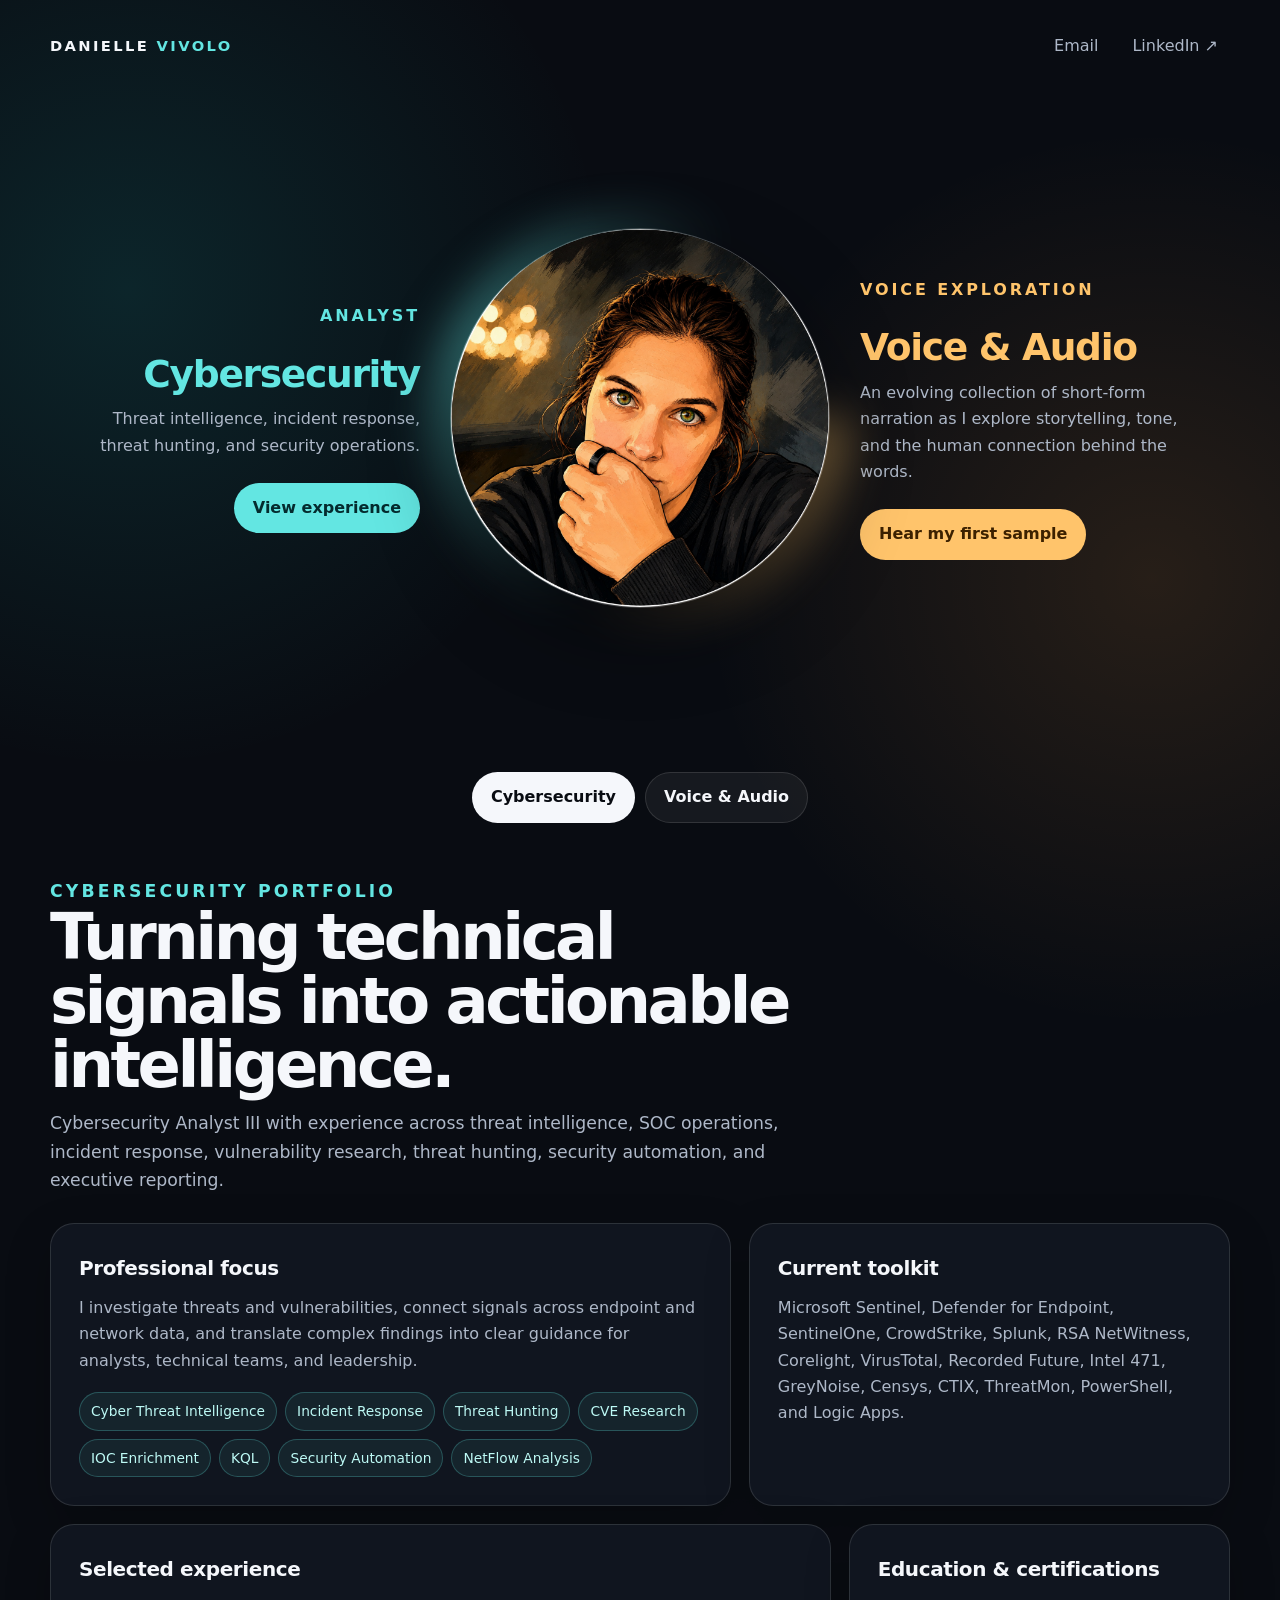
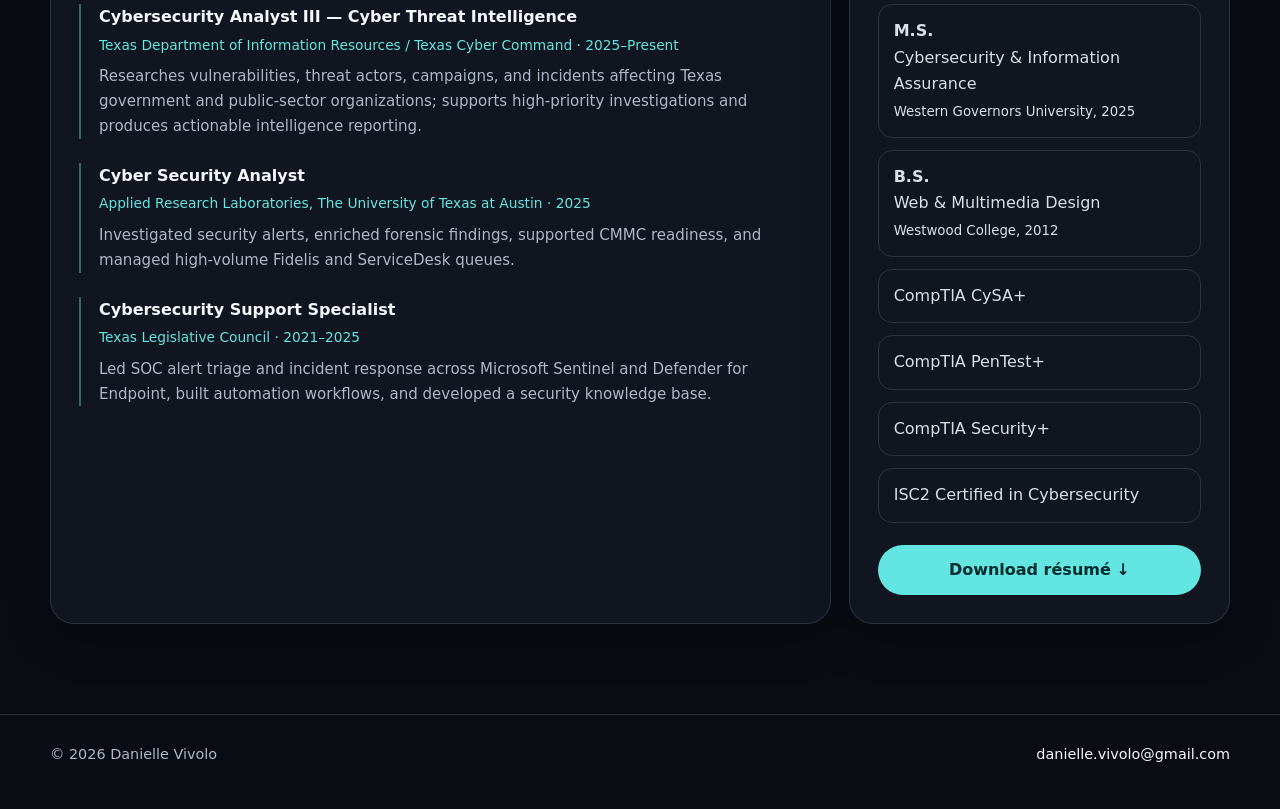
==== index.html @ 68ae377d "Update portrait alt text and narration description" ====
<!doctype html>
<html lang="en">
<head>
  <meta charset="utf-8">
  <meta name="viewport" content="width=device-width, initial-scale=1">
  <meta name="description" content="Danielle Vivolo's cybersecurity experience and voice recording portfolio.">
  <title>Danielle Vivolo | Cybersecurity & Voice</title>
  <style>
    :root {
      --ink: #f5f7fb;
      --muted: #aeb8c8;
      --bg: #090c12;
      --panel: rgba(18, 23, 33, .88);
      --line: rgba(255,255,255,.12);
      --cyan: #63e6e2;
      --cyan-dark: #0b888c;
      --amber: #ffc46b;
      --amber-dark: #a45c18;
      --radius: 24px;
      --shadow: 0 28px 80px rgba(0,0,0,.42);
    }

    * { box-sizing: border-box; }
    html { scroll-behavior: smooth; }
    body {
      margin: 0;
      min-width: 320px;
      color: var(--ink);
      background:
        radial-gradient(circle at 10% 12%, rgba(32, 206, 207, .13), transparent 30rem),
        radial-gradient(circle at 90% 24%, rgba(255, 162, 65, .12), transparent 28rem),
        var(--bg);
      font-family: Inter, ui-sans-serif, system-ui, -apple-system, BlinkMacSystemFont, "Segoe UI", sans-serif;
      line-height: 1.65;
    }
    a { color: inherit; }
    button, a, audio { -webkit-tap-highlight-color: transparent; }
    button { font: inherit; }
    .shell { width: min(1180px, calc(100% - 40px)); margin: 0 auto; }

    .topbar {
      display: flex;
      align-items: center;
      justify-content: space-between;
      gap: 24px;
      padding: 24px 0;
    }
    .brand { font-size: .92rem; font-weight: 750; letter-spacing: .16em; text-transform: uppercase; }
    .brand span { color: var(--cyan); }
    .top-links { display: flex; align-items: center; gap: 10px; }
    .text-link { color: var(--muted); text-decoration: none; padding: 9px 12px; border-radius: 999px; }
    .text-link:hover, .text-link:focus-visible { color: var(--ink); background: rgba(255,255,255,.07); outline: none; }

    .hero {
      display: grid;
      grid-template-columns: minmax(0, 1fr) minmax(250px, 380px) minmax(0, 1fr);
      align-items: center;
      min-height: 680px;
      padding: 44px 0 72px;
    }
    .identity { padding: 38px 30px; }
    .identity:first-child { text-align: right; }
    .eyebrow { margin: 0 0 18px; font-size: .78rem; font-weight: 800; letter-spacing: .18em; text-transform: uppercase; }
    .cyber .eyebrow, .cyber h2 { color: var(--cyan); }
    .voice .eyebrow, .voice h2 { color: var(--amber); }
    h1 { margin: 0; font-size: clamp(3rem, 7vw, 6.5rem); line-height: .88; letter-spacing: -.07em; }
    h1 span { display: block; font-size: .24em; letter-spacing: .19em; line-height: 1.4; color: var(--muted); text-transform: uppercase; margin-bottom: 18px; }
    .identity h2 { margin: 0 0 12px; font-size: clamp(1.55rem, 3vw, 2.35rem); line-height: 1.08; letter-spacing: -.035em; }
    .identity p { margin: 0 0 24px; color: var(--muted); font-size: 1rem; }
    .portrait-wrap { position: relative; isolation: isolate; }
    .portrait-wrap::before {
      content: ""; position: absolute; inset: -18px; border-radius: 50%; z-index: -1;
      background: conic-gradient(from 90deg, var(--amber), transparent 30%, var(--cyan), transparent 82%);
      filter: blur(22px); opacity: .48;
    }
    .portrait { display: block; width: 100%; aspect-ratio: 1; object-fit: cover; border-radius: 50%; border: 1px solid rgba(255,255,255,.22); box-shadow: var(--shadow); }
    .button-row { display: flex; flex-wrap: wrap; gap: 10px; }
    .cyber .button-row { justify-content: flex-end; }
    .button {
      display: inline-flex; align-items: center; justify-content: center; gap: 9px;
      min-height: 46px; padding: 11px 18px; border: 1px solid var(--line); border-radius: 999px;
      background: rgba(255,255,255,.055); color: var(--ink); text-decoration: none; font-weight: 750;
      cursor: pointer; transition: transform .18s ease, border-color .18s ease, background .18s ease;
    }
    .button:hover { transform: translateY(-2px); border-color: rgba(255,255,255,.35); background: rgba(255,255,255,.1); }
    .button:focus-visible { outline: 3px solid rgba(255,255,255,.3); outline-offset: 3px; }
    .button.cyber-action { background: var(--cyan); color: #042b2e; border-color: transparent; }
    .button.voice-action { background: var(--amber); color: #3c2100; border-color: transparent; }

    .switcher { display: flex; justify-content: center; gap: 10px; margin-bottom: 34px; }
    .switcher button[aria-selected="true"] { background: var(--ink); color: var(--bg); }
    .view { display: none; padding: 20px 0 90px; }
    .view.active { display: block; animation: arrive .35s ease both; }
    @keyframes arrive { from { opacity: 0; transform: translateY(8px); } }

    .section-head { max-width: 740px; margin-bottom: 28px; }
    .section-head h2 { margin: 0 0 12px; font-size: clamp(2.15rem, 5vw, 4rem); line-height: 1; letter-spacing: -.055em; }
    .section-head p { margin: 0; color: var(--muted); font-size: 1.08rem; }
    .grid { display: grid; grid-template-columns: repeat(12, 1fr); gap: 18px; }
    .card { background: var(--panel); border: 1px solid var(--line); border-radius: var(--radius); padding: 28px; box-shadow: 0 16px 45px rgba(0,0,0,.22); }
    .card h3 { margin: 0 0 10px; font-size: 1.25rem; letter-spacing: -.02em; }
    .card p { color: var(--muted); margin: 0; }
    .summary { grid-column: span 7; }
    .skills { grid-column: span 5; }
    .experience { grid-column: span 8; }
    .credentials { grid-column: span 4; }
    .tag-list { display: flex; flex-wrap: wrap; gap: 8px; margin-top: 18px; }
    .tag { padding: 7px 11px; border-radius: 999px; border: 1px solid rgba(99,230,226,.25); color: #bdf9f5; background: rgba(99,230,226,.07); font-size: .86rem; }
    .timeline { display: grid; gap: 24px; margin-top: 18px; }
    .role { padding-left: 18px; border-left: 2px solid rgba(99,230,226,.4); }
    .role h4 { margin: 0; font-size: 1rem; }
    .role .meta { margin: 3px 0 8px; color: var(--cyan); font-size: .86rem; }
    .role p { font-size: .94rem; }
    .credential-list { display: grid; gap: 12px; margin-top: 18px; }
    .credential { padding: 13px 15px; border: 1px solid var(--line); border-radius: 14px; color: #d9e0ea; }

    .voice-layout { display: grid; grid-template-columns: minmax(0, .85fr) minmax(360px, 1.15fr); gap: 18px; align-items: stretch; }
    .voice-copy { padding: clamp(28px, 5vw, 54px); background: linear-gradient(145deg, rgba(164,92,24,.21), rgba(18,23,33,.88) 58%); }
    .voice-copy blockquote { margin: 22px 0 0; color: #ffe0b3; font-size: clamp(1.3rem, 2.6vw, 2rem); line-height: 1.35; letter-spacing: -.025em; }
    .audio-card { display: flex; flex-direction: column; justify-content: space-between; min-height: 360px; background: linear-gradient(150deg, rgba(255,196,107,.13), rgba(18,23,33,.92)); }
    .sample-meta { color: var(--amber); font-size: .78rem; font-weight: 800; letter-spacing: .16em; text-transform: uppercase; }
    .audio-card h3 { margin-top: 22px; font-size: clamp(2.1rem, 5vw, 4.6rem); line-height: .95; letter-spacing: -.06em; }
    .audio-card p { max-width: 50ch; }
    audio { width: 100%; margin-top: 34px; accent-color: var(--amber); }
    .duration { display: flex; justify-content: space-between; gap: 16px; color: var(--muted); font-size: .82rem; margin-top: 10px; }

    footer { border-top: 1px solid var(--line); padding: 28px 0 42px; color: var(--muted); font-size: .9rem; }
    .footer-inner { display: flex; justify-content: space-between; gap: 24px; }
    .footer-inner a { color: var(--ink); text-decoration: none; }
    .footer-inner a:hover { text-decoration: underline; }

    @media (max-width: 880px) {
      .hero { grid-template-columns: 1fr 240px 1fr; min-height: 600px; }
      .identity { padding: 24px 16px; }
      .identity p { font-size: .92rem; }
      .summary, .skills, .experience, .credentials { grid-column: 1 / -1; }
      .voice-layout { grid-template-columns: 1fr; }
    }
    @media (max-width: 680px) {
      .shell { width: min(100% - 24px, 1180px); }
      .topbar { padding: 18px 0; }
      .top-links .email { display: none; }
      .hero { grid-template-columns: 1fr; gap: 18px; padding: 28px 0 54px; text-align: center; }
      .portrait-wrap { grid-row: 1; width: min(68vw, 310px); margin: 0 auto 18px; }
      .identity, .identity:first-child { text-align: center; padding: 8px 12px; }
      .identity:first-child { grid-row: 2; }
      .identity:last-child { grid-row: 3; }
      .identity p { max-width: 38ch; margin-left: auto; margin-right: auto; }
      .cyber .button-row, .button-row { justify-content: center; }
      h1 { font-size: clamp(3rem, 18vw, 5.2rem); }
      .switcher { position: sticky; top: 10px; z-index: 4; padding: 7px; width: max-content; max-width: 100%; margin-left: auto; margin-right: auto; border: 1px solid var(--line); border-radius: 999px; background: rgba(9,12,18,.82); backdrop-filter: blur(16px); }
      .switcher .button { min-height: 40px; padding: 8px 13px; font-size: .88rem; }
      .card { padding: 22px; }
      .audio-card { min-height: 330px; }
      .footer-inner { flex-direction: column; gap: 8px; }
    }
    @media (prefers-reduced-motion: reduce) {
      html { scroll-behavior: auto; }
      *, *::before, *::after { animation-duration: .01ms !important; transition-duration: .01ms !important; }
    }
  </style>
</head>
<body>
  <header class="shell topbar">
    <div class="brand">Danielle <span>Vivolo</span></div>
    <nav class="top-links" aria-label="Contact links">
      <a class="text-link email" href="mailto:danielle.vivolo@gmail.com">Email</a>
      <a class="text-link" href="https://linkedin.com/in/daniellevivolo" target="_blank" rel="noreferrer">LinkedIn ↗</a>
    </nav>
  </header>

  <main>
    <section class="shell hero" aria-labelledby="page-title">
      <div class="identity cyber">
        <p class="eyebrow">Analyst</p>
        <h2>Cybersecurity</h2>
        <p>Threat intelligence, incident response, threat hunting, and security operations.</p>
        <div class="button-row">
          <button class="button cyber-action" type="button" data-open="cyber">View experience</button>
        </div>
      </div>

      <div class="portrait-wrap">
        <img class="portrait" src="assets/danielle-portrait.png" alt="Animated Portrait of Danielle Vivolo">
      </div>

      <div class="identity voice">
        <p class="eyebrow">Voice Exploration</p>
        <h2>Voice &amp; Audio</h2>
        <p>An evolving collection of short-form narration as I explore storytelling, tone, and the human connection behind the words.</p>
        <div class="button-row">
          <button class="button voice-action" type="button" data-open="voice">Hear my first sample</button>
        </div>
      </div>

      <h1 id="page-title" style="position:absolute;width:1px;height:1px;padding:0;margin:-1px;overflow:hidden;clip:rect(0,0,0,0);white-space:nowrap;border:0;">Danielle Vivolo — Cybersecurity and Voice Portfolio</h1>
    </section>

    <div class="shell switcher" role="tablist" aria-label="Portfolio sections">
      <button class="button" id="cyber-tab" role="tab" aria-selected="true" aria-controls="cyber-view" type="button" data-open="cyber">Cybersecurity</button>
      <button class="button" id="voice-tab" role="tab" aria-selected="false" aria-controls="voice-view" type="button" data-open="voice">Voice &amp; Audio</button>
    </div>

    <section class="shell view active" id="cyber-view" role="tabpanel" aria-labelledby="cyber-tab">
      <div class="section-head">
        <p class="eyebrow" style="color:var(--cyan)">Cybersecurity portfolio</p>
        <h2>Turning technical signals into actionable intelligence.</h2>
        <p>Cybersecurity Analyst III with experience across threat intelligence, SOC operations, incident response, vulnerability research, threat hunting, security automation, and executive reporting.</p>
      </div>
      <div class="grid">
        <article class="card summary">
          <h3>Professional focus</h3>
          <p>I investigate threats and vulnerabilities, connect signals across endpoint and network data, and translate complex findings into clear guidance for analysts, technical teams, and leadership.</p>
          <div class="tag-list" aria-label="Core skills">
            <span class="tag">Cyber Threat Intelligence</span><span class="tag">Incident Response</span><span class="tag">Threat Hunting</span><span class="tag">CVE Research</span><span class="tag">IOC Enrichment</span><span class="tag">KQL</span><span class="tag">Security Automation</span><span class="tag">NetFlow Analysis</span>
          </div>
        </article>
        <aside class="card skills">
          <h3>Current toolkit</h3>
          <p>Microsoft Sentinel, Defender for Endpoint, SentinelOne, CrowdStrike, Splunk, RSA NetWitness, Corelight, VirusTotal, Recorded Future, Intel 471, GreyNoise, Censys, CTIX, ThreatMon, PowerShell, and Logic Apps.</p>
        </aside>
        <article class="card experience">
          <h3>Selected experience</h3>
          <div class="timeline">
            <div class="role"><h4>Cybersecurity Analyst III — Cyber Threat Intelligence</h4><p class="meta">Texas Department of Information Resources / Texas Cyber Command · 2025–Present</p><p>Researches vulnerabilities, threat actors, campaigns, and incidents affecting Texas government and public-sector organizations; supports high-priority investigations and produces actionable intelligence reporting.</p></div>
            <div class="role"><h4>Cyber Security Analyst</h4><p class="meta">Applied Research Laboratories, The University of Texas at Austin · 2025</p><p>Investigated security alerts, enriched forensic findings, supported CMMC readiness, and managed high-volume Fidelis and ServiceDesk queues.</p></div>
            <div class="role"><h4>Cybersecurity Support Specialist</h4><p class="meta">Texas Legislative Council · 2021–2025</p><p>Led SOC alert triage and incident response across Microsoft Sentinel and Defender for Endpoint, built automation workflows, and developed a security knowledge base.</p></div>
          </div>
        </article>
        <aside class="card credentials">
          <h3>Education &amp; certifications</h3>
          <div class="credential-list">
            <div class="credential"><strong>M.S.</strong><br>Cybersecurity &amp; Information Assurance<br><small>Western Governors University, 2025</small></div>
            <div class="credential"><strong>B.S.</strong><br>Web &amp; Multimedia Design<br><small>Westwood College, 2012</small></div>
            <div class="credential">CompTIA CySA+</div><div class="credential">CompTIA PenTest+</div><div class="credential">CompTIA Security+</div><div class="credential">ISC2 Certified in Cybersecurity</div>
          </div>
          <a class="button cyber-action" style="margin-top:22px;width:100%" href="Danielle_Vivolo_Cybersecurity_Resume.pdf" download>Download résumé ↓</a>
        </aside>
      </div>
    </section>

    <section class="shell view" id="voice-view" role="tabpanel" aria-labelledby="voice-tab" hidden>
      <div class="section-head">
        <p class="eyebrow" style="color:var(--amber)">Voice &amp; audio</p>
        <h2>The person behind the voice.</h2>
      </div>
      <div class="voice-layout">
        <article class="card voice-copy">
          <h3>About Danielle</h3>
          <p>I’m Danielle, and I’ve always lived somewhere between instinct and analysis. I’m the person who wants to understand how something works, why it broke, and what the details are trying to tell us—but I’m just as interested in the people behind those details.</p>
          <p style="margin-top:18px;">Cybersecurity gives my logical side a place to dig, connect patterns, and turn complexity into something useful. Voice work gives my warmer side room to breathe—to tell a story, find the feeling beneath the words, and make a real connection with whoever is listening. Those sides of me may seem at odds, but they come from the same place: curiosity, empathy, and a need to make things clearer and more human.</p>
          <blockquote>“Whether I am making sense of something complex or bringing a story to life, I'm always looking for the human thread.”</blockquote>
        </article>
        <article class="card audio-card">
          <div>
            <div class="sample-meta">Narrative sample · 01</div>
            <h3>This Is Me</h3>
            <p>A short personal narrative—conversational, candid, and unmistakably Danielle.</p>
          </div>
          <div>
            <audio controls preload="metadata">
              <source src="assets/this-is-me.wav" type="audio/wav">
              Your browser does not support embedded audio. <a href="assets/this-is-me.wav">Download the sample</a>.
            </audio>
            <div class="duration"><span>Short narrative</span><span>1:56</span></div>
          </div>
        </article>
      </div>
    </section>
  </main>

  <footer>
    <div class="shell footer-inner">
      <span>© <span id="year"></span> Danielle Vivolo</span>
      <span><a href="mailto:danielle.vivolo@gmail.com">danielle.vivolo@gmail.com</a></span>
    </div>
  </footer>

  <script>
    const views = { cyber: document.querySelector('#cyber-view'), voice: document.querySelector('#voice-view') };
    const tabs = { cyber: document.querySelector('#cyber-tab'), voice: document.querySelector('#voice-tab') };

    function openView(name, scroll = true) {
      Object.entries(views).forEach(([key, view]) => {
        const active = key === name;
        view.classList.toggle('active', active);
        view.hidden = !active;
        tabs[key].setAttribute('aria-selected', String(active));
      });
      history.replaceState(null, '', `#${name}`);
      if (scroll) document.querySelector('.switcher').scrollIntoView({ behavior: 'smooth', block: 'start' });
    }

    document.querySelectorAll('[data-open]').forEach(button => button.addEventListener('click', () => openView(button.dataset.open)));
    document.querySelector('.switcher').addEventListener('keydown', event => {
      if (!['ArrowLeft', 'ArrowRight'].includes(event.key)) return;
      event.preventDefault();
      const next = tabs.cyber.getAttribute('aria-selected') === 'true' ? 'voice' : 'cyber';
      openView(next, false);
      tabs[next].focus();
    });
    document.querySelector('#year').textContent = new Date().getFullYear();
    if (location.hash === '#voice') openView('voice', false);
  </script>
</body>
</html>
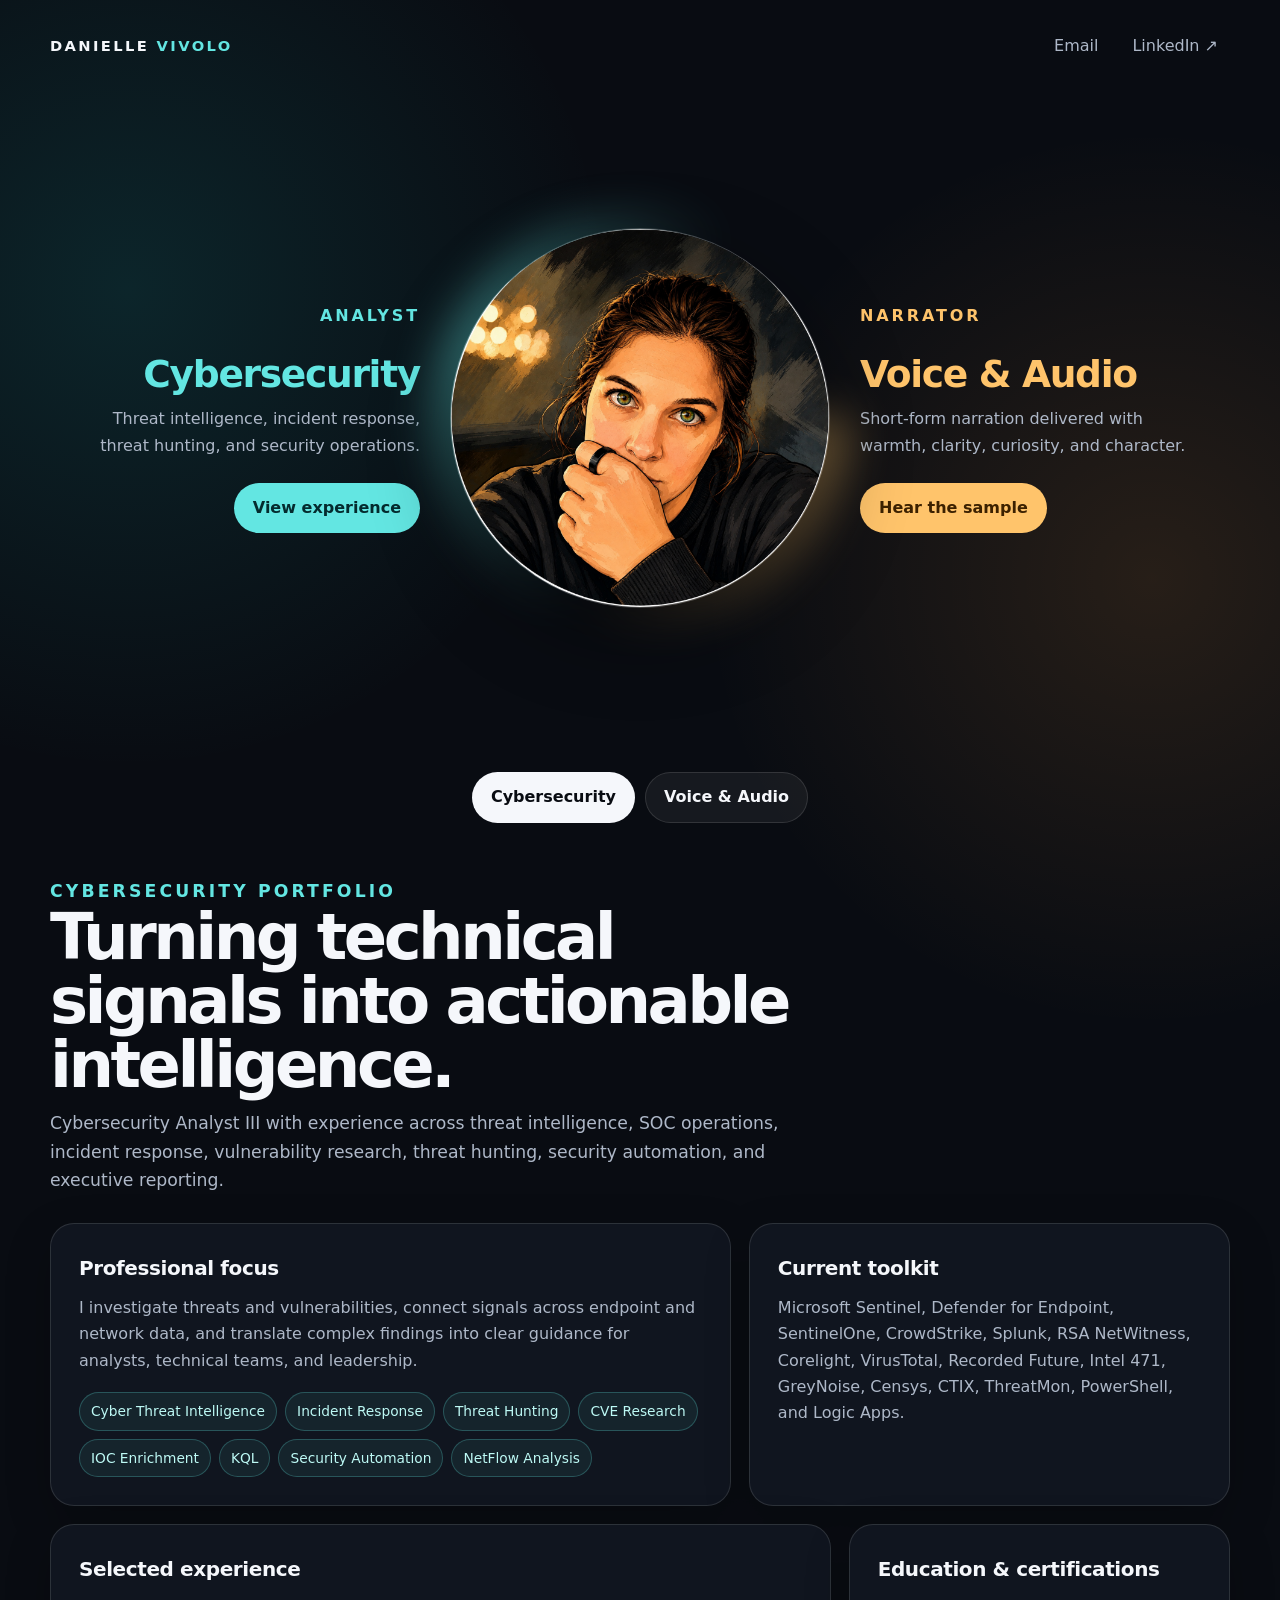
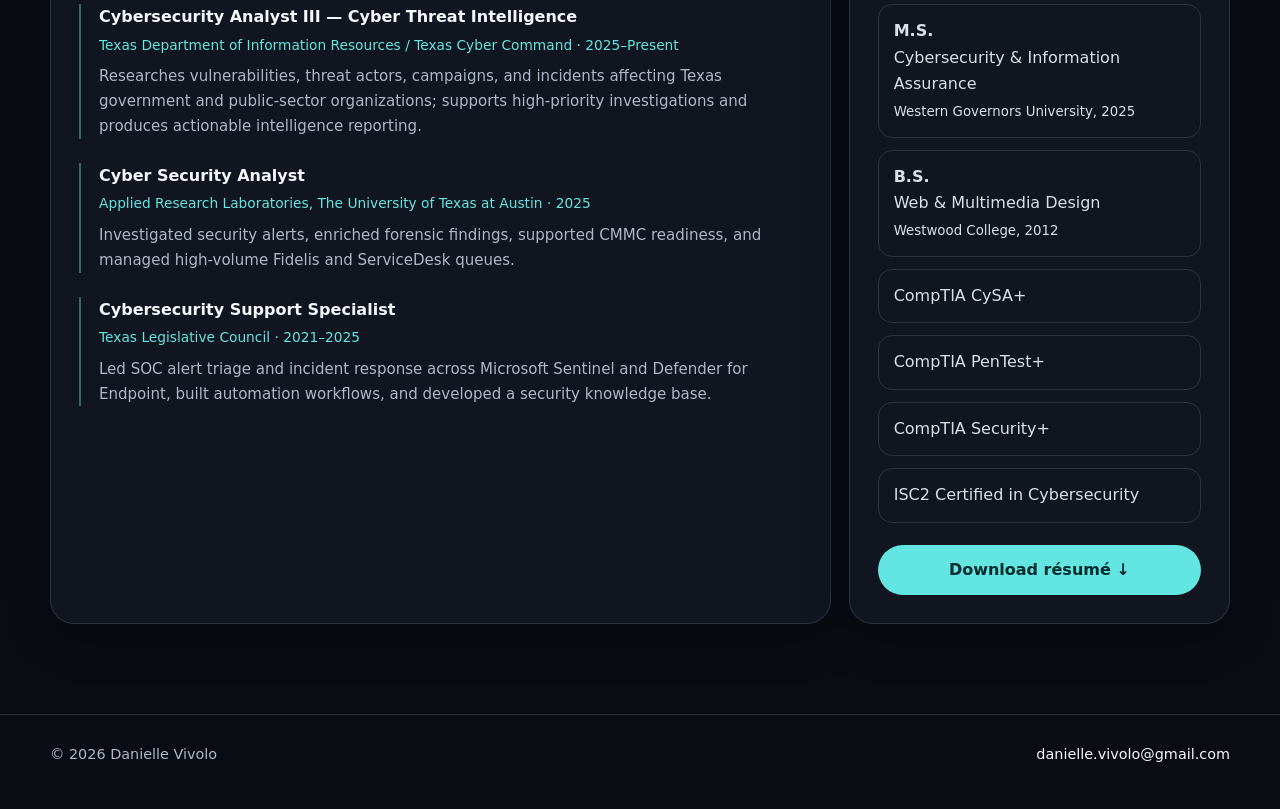
==== commit f6fa7808: "Add files via upload added files." ====
--- a/index.html
+++ b/index.html
@@ -115,12 +115,15 @@
     .credential { padding: 13px 15px; border: 1px solid var(--line); border-radius: 14px; color: #d9e0ea; }
 
     .voice-layout { display: grid; grid-template-columns: minmax(0, .85fr) minmax(360px, 1.15fr); gap: 18px; align-items: stretch; }
-    .voice-copy { padding: clamp(28px, 5vw, 54px); background: linear-gradient(145deg, rgba(164,92,24,.21), rgba(18,23,33,.88) 58%); }
+    .voice-copy { grid-row: span 2; padding: clamp(28px, 5vw, 54px); background: linear-gradient(145deg, rgba(164,92,24,.21), rgba(18,23,33,.88) 58%); }
     .voice-copy blockquote { margin: 22px 0 0; color: #ffe0b3; font-size: clamp(1.3rem, 2.6vw, 2rem); line-height: 1.35; letter-spacing: -.025em; }
     .audio-card { display: flex; flex-direction: column; justify-content: space-between; min-height: 360px; background: linear-gradient(150deg, rgba(255,196,107,.13), rgba(18,23,33,.92)); }
     .sample-meta { color: var(--amber); font-size: .78rem; font-weight: 800; letter-spacing: .16em; text-transform: uppercase; }
     .audio-card h3 { margin-top: 22px; font-size: clamp(2.1rem, 5vw, 4.6rem); line-height: .95; letter-spacing: -.06em; }
     .audio-card p { max-width: 50ch; }
+    .credit { margin-top: 16px; color: var(--muted); font-size: .86rem; line-height: 1.5; }
+    .credit a { color: #ffe0b3; text-decoration-color: rgba(255,224,179,.35); text-underline-offset: 3px; }
+    .credit a:hover { text-decoration-color: currentColor; }
     audio { width: 100%; margin-top: 34px; accent-color: var(--amber); }
     .duration { display: flex; justify-content: space-between; gap: 16px; color: var(--muted); font-size: .82rem; margin-top: 10px; }
 
@@ -135,6 +138,7 @@
       .identity p { font-size: .92rem; }
       .summary, .skills, .experience, .credentials { grid-column: 1 / -1; }
       .voice-layout { grid-template-columns: 1fr; }
+      .voice-copy { grid-row: auto; }
     }
     @media (max-width: 680px) {
       .shell { width: min(100% - 24px, 1180px); }
@@ -181,15 +185,15 @@
       </div>
 
       <div class="portrait-wrap">
-        <img class="portrait" src="assets/danielle-portrait.png" alt="Animated Portrait of Danielle Vivolo">
+        <img class="portrait" src="assets/danielle-portrait.png" alt="Portrait of Danielle Vivolo">
       </div>
 
       <div class="identity voice">
-        <p class="eyebrow">Voice Exploration</p>
+        <p class="eyebrow">Narrator</p>
         <h2>Voice &amp; Audio</h2>
-        <p>An evolving collection of short-form narration as I explore storytelling, tone, and the human connection behind the words.</p>
+        <p>Short-form narration delivered with warmth, clarity, curiosity, and character.</p>
         <div class="button-row">
-          <button class="button voice-action" type="button" data-open="voice">Hear my first sample</button>
+          <button class="button voice-action" type="button" data-open="voice">Hear the sample</button>
         </div>
       </div>
 
@@ -249,7 +253,7 @@
           <h3>About Danielle</h3>
           <p>I’m Danielle, and I’ve always lived somewhere between instinct and analysis. I’m the person who wants to understand how something works, why it broke, and what the details are trying to tell us—but I’m just as interested in the people behind those details.</p>
           <p style="margin-top:18px;">Cybersecurity gives my logical side a place to dig, connect patterns, and turn complexity into something useful. Voice work gives my warmer side room to breathe—to tell a story, find the feeling beneath the words, and make a real connection with whoever is listening. Those sides of me may seem at odds, but they come from the same place: curiosity, empathy, and a need to make things clearer and more human.</p>
-          <blockquote>“Whether I am making sense of something complex or bringing a story to life, I'm always looking for the human thread.”</blockquote>
+          <blockquote>“Whether I’m following a signal or telling a story, I’m always listening for what matters.”</blockquote>
         </article>
         <article class="card audio-card">
           <div>
@@ -263,6 +267,24 @@
               Your browser does not support embedded audio. <a href="assets/this-is-me.wav">Download the sample</a>.
             </audio>
             <div class="duration"><span>Short narrative</span><span>1:56</span></div>
+          </div>
+        </article>
+        <article class="card audio-card">
+          <div>
+            <div class="sample-meta">Narrative sample · 02</div>
+            <h3>The Eyes Have It</h3>
+            <p>A wry science-fiction excerpt that moves from ordinary observation into completely sincere, absurd alarm.</p>
+            <div class="credit">
+              Written by Philip K. Dick · Public-domain narration excerpt<br>
+              Narrated by Danielle Vivolo · <a href="https://www.gutenberg.org/files/31516/31516-h/31516-h.htm" target="_blank" rel="noreferrer">Read the source ↗</a>
+            </div>
+          </div>
+          <div>
+            <audio controls preload="metadata">
+              <source src="assets/the-eyes-have-it.wav" type="audio/wav">
+              Your browser does not support embedded audio. <a href="assets/the-eyes-have-it.wav">Download the sample</a>.
+            </audio>
+            <div class="duration"><span>Science-fiction narration</span><span>1:42</span></div>
           </div>
         </article>
       </div>
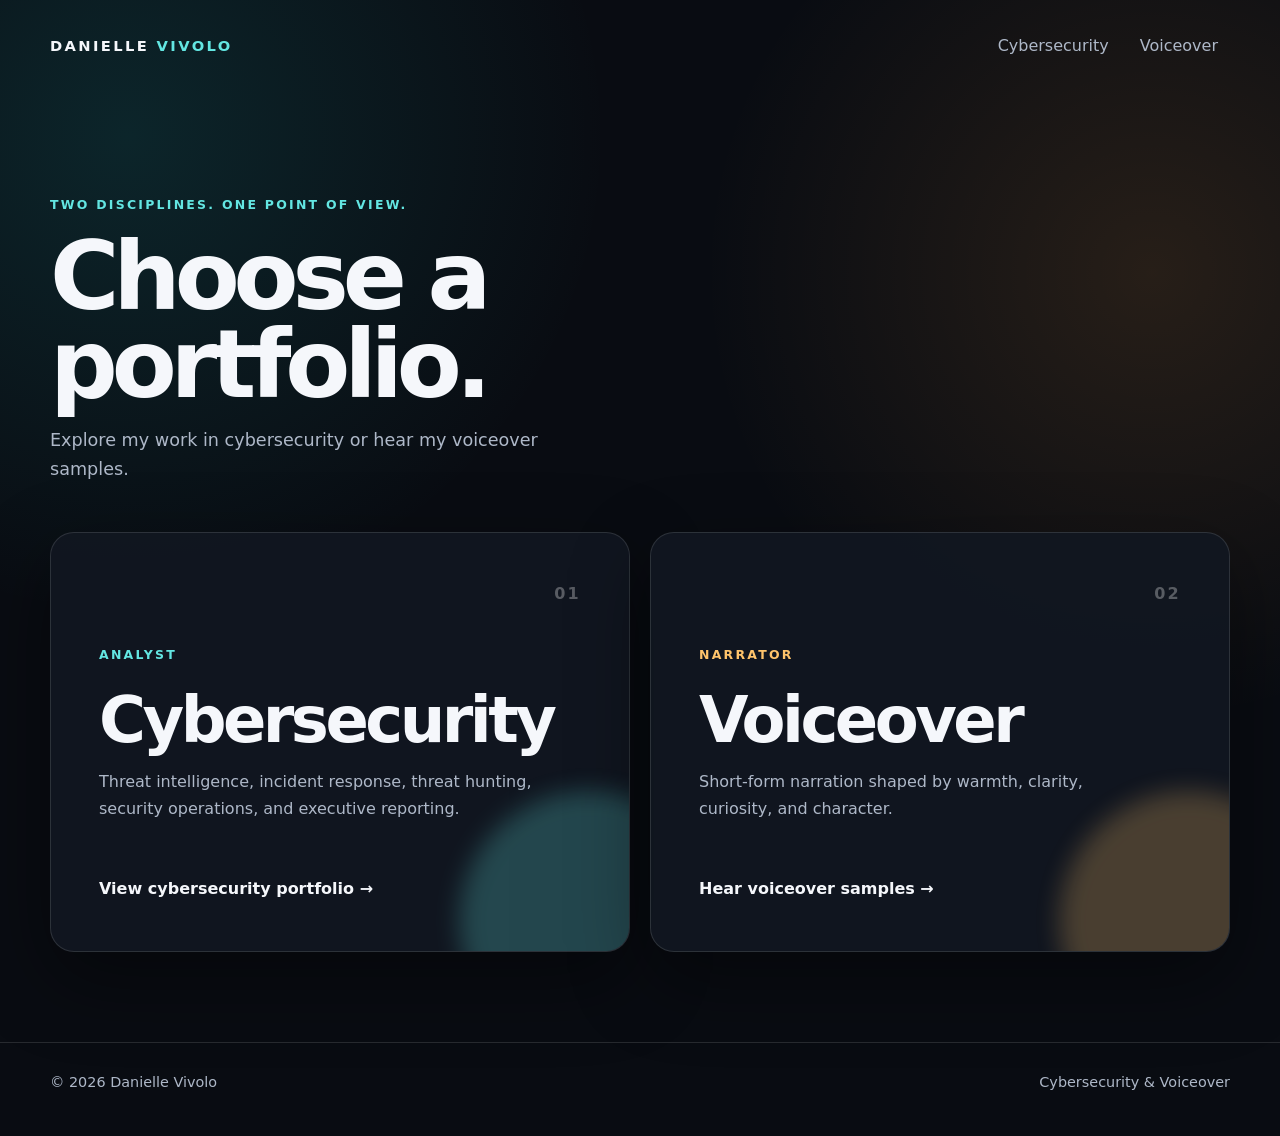
==== commit cc22a83a: "Split cybersecurity and voiceover portfolios" ====
--- a/index.html
+++ b/index.html
@@ -3,326 +3,38 @@
 <head>
   <meta charset="utf-8">
   <meta name="viewport" content="width=device-width, initial-scale=1">
-  <meta name="description" content="Danielle Vivolo's cybersecurity experience and voice recording portfolio.">
-  <title>Danielle Vivolo | Cybersecurity & Voice</title>
-  <style>
-    :root {
-      --ink: #f5f7fb;
-      --muted: #aeb8c8;
-      --bg: #090c12;
-      --panel: rgba(18, 23, 33, .88);
-      --line: rgba(255,255,255,.12);
-      --cyan: #63e6e2;
-      --cyan-dark: #0b888c;
-      --amber: #ffc46b;
-      --amber-dark: #a45c18;
-      --radius: 24px;
-      --shadow: 0 28px 80px rgba(0,0,0,.42);
-    }
-
-    * { box-sizing: border-box; }
-    html { scroll-behavior: smooth; }
-    body {
-      margin: 0;
-      min-width: 320px;
-      color: var(--ink);
-      background:
-        radial-gradient(circle at 10% 12%, rgba(32, 206, 207, .13), transparent 30rem),
-        radial-gradient(circle at 90% 24%, rgba(255, 162, 65, .12), transparent 28rem),
-        var(--bg);
-      font-family: Inter, ui-sans-serif, system-ui, -apple-system, BlinkMacSystemFont, "Segoe UI", sans-serif;
-      line-height: 1.65;
-    }
-    a { color: inherit; }
-    button, a, audio { -webkit-tap-highlight-color: transparent; }
-    button { font: inherit; }
-    .shell { width: min(1180px, calc(100% - 40px)); margin: 0 auto; }
-
-    .topbar {
-      display: flex;
-      align-items: center;
-      justify-content: space-between;
-      gap: 24px;
-      padding: 24px 0;
-    }
-    .brand { font-size: .92rem; font-weight: 750; letter-spacing: .16em; text-transform: uppercase; }
-    .brand span { color: var(--cyan); }
-    .top-links { display: flex; align-items: center; gap: 10px; }
-    .text-link { color: var(--muted); text-decoration: none; padding: 9px 12px; border-radius: 999px; }
-    .text-link:hover, .text-link:focus-visible { color: var(--ink); background: rgba(255,255,255,.07); outline: none; }
-
-    .hero {
-      display: grid;
-      grid-template-columns: minmax(0, 1fr) minmax(250px, 380px) minmax(0, 1fr);
-      align-items: center;
-      min-height: 680px;
-      padding: 44px 0 72px;
-    }
-    .identity { padding: 38px 30px; }
-    .identity:first-child { text-align: right; }
-    .eyebrow { margin: 0 0 18px; font-size: .78rem; font-weight: 800; letter-spacing: .18em; text-transform: uppercase; }
-    .cyber .eyebrow, .cyber h2 { color: var(--cyan); }
-    .voice .eyebrow, .voice h2 { color: var(--amber); }
-    h1 { margin: 0; font-size: clamp(3rem, 7vw, 6.5rem); line-height: .88; letter-spacing: -.07em; }
-    h1 span { display: block; font-size: .24em; letter-spacing: .19em; line-height: 1.4; color: var(--muted); text-transform: uppercase; margin-bottom: 18px; }
-    .identity h2 { margin: 0 0 12px; font-size: clamp(1.55rem, 3vw, 2.35rem); line-height: 1.08; letter-spacing: -.035em; }
-    .identity p { margin: 0 0 24px; color: var(--muted); font-size: 1rem; }
-    .portrait-wrap { position: relative; isolation: isolate; }
-    .portrait-wrap::before {
-      content: ""; position: absolute; inset: -18px; border-radius: 50%; z-index: -1;
-      background: conic-gradient(from 90deg, var(--amber), transparent 30%, var(--cyan), transparent 82%);
-      filter: blur(22px); opacity: .48;
-    }
-    .portrait { display: block; width: 100%; aspect-ratio: 1; object-fit: cover; border-radius: 50%; border: 1px solid rgba(255,255,255,.22); box-shadow: var(--shadow); }
-    .button-row { display: flex; flex-wrap: wrap; gap: 10px; }
-    .cyber .button-row { justify-content: flex-end; }
-    .button {
-      display: inline-flex; align-items: center; justify-content: center; gap: 9px;
-      min-height: 46px; padding: 11px 18px; border: 1px solid var(--line); border-radius: 999px;
-      background: rgba(255,255,255,.055); color: var(--ink); text-decoration: none; font-weight: 750;
-      cursor: pointer; transition: transform .18s ease, border-color .18s ease, background .18s ease;
-    }
-    .button:hover { transform: translateY(-2px); border-color: rgba(255,255,255,.35); background: rgba(255,255,255,.1); }
-    .button:focus-visible { outline: 3px solid rgba(255,255,255,.3); outline-offset: 3px; }
-    .button.cyber-action { background: var(--cyan); color: #042b2e; border-color: transparent; }
-    .button.voice-action { background: var(--amber); color: #3c2100; border-color: transparent; }
-
-    .switcher { display: flex; justify-content: center; gap: 10px; margin-bottom: 34px; }
-    .switcher button[aria-selected="true"] { background: var(--ink); color: var(--bg); }
-    .view { display: none; padding: 20px 0 90px; }
-    .view.active { display: block; animation: arrive .35s ease both; }
-    @keyframes arrive { from { opacity: 0; transform: translateY(8px); } }
-
-    .section-head { max-width: 740px; margin-bottom: 28px; }
-    .section-head h2 { margin: 0 0 12px; font-size: clamp(2.15rem, 5vw, 4rem); line-height: 1; letter-spacing: -.055em; }
-    .section-head p { margin: 0; color: var(--muted); font-size: 1.08rem; }
-    .grid { display: grid; grid-template-columns: repeat(12, 1fr); gap: 18px; }
-    .card { background: var(--panel); border: 1px solid var(--line); border-radius: var(--radius); padding: 28px; box-shadow: 0 16px 45px rgba(0,0,0,.22); }
-    .card h3 { margin: 0 0 10px; font-size: 1.25rem; letter-spacing: -.02em; }
-    .card p { color: var(--muted); margin: 0; }
-    .summary { grid-column: span 7; }
-    .skills { grid-column: span 5; }
-    .experience { grid-column: span 8; }
-    .credentials { grid-column: span 4; }
-    .tag-list { display: flex; flex-wrap: wrap; gap: 8px; margin-top: 18px; }
-    .tag { padding: 7px 11px; border-radius: 999px; border: 1px solid rgba(99,230,226,.25); color: #bdf9f5; background: rgba(99,230,226,.07); font-size: .86rem; }
-    .timeline { display: grid; gap: 24px; margin-top: 18px; }
-    .role { padding-left: 18px; border-left: 2px solid rgba(99,230,226,.4); }
-    .role h4 { margin: 0; font-size: 1rem; }
-    .role .meta { margin: 3px 0 8px; color: var(--cyan); font-size: .86rem; }
-    .role p { font-size: .94rem; }
-    .credential-list { display: grid; gap: 12px; margin-top: 18px; }
-    .credential { padding: 13px 15px; border: 1px solid var(--line); border-radius: 14px; color: #d9e0ea; }
-
-    .voice-layout { display: grid; grid-template-columns: minmax(0, .85fr) minmax(360px, 1.15fr); gap: 18px; align-items: stretch; }
-    .voice-copy { grid-row: span 2; padding: clamp(28px, 5vw, 54px); background: linear-gradient(145deg, rgba(164,92,24,.21), rgba(18,23,33,.88) 58%); }
-    .voice-copy blockquote { margin: 22px 0 0; color: #ffe0b3; font-size: clamp(1.3rem, 2.6vw, 2rem); line-height: 1.35; letter-spacing: -.025em; }
-    .audio-card { display: flex; flex-direction: column; justify-content: space-between; min-height: 360px; background: linear-gradient(150deg, rgba(255,196,107,.13), rgba(18,23,33,.92)); }
-    .sample-meta { color: var(--amber); font-size: .78rem; font-weight: 800; letter-spacing: .16em; text-transform: uppercase; }
-    .audio-card h3 { margin-top: 22px; font-size: clamp(2.1rem, 5vw, 4.6rem); line-height: .95; letter-spacing: -.06em; }
-    .audio-card p { max-width: 50ch; }
-    .credit { margin-top: 16px; color: var(--muted); font-size: .86rem; line-height: 1.5; }
-    .credit a { color: #ffe0b3; text-decoration-color: rgba(255,224,179,.35); text-underline-offset: 3px; }
-    .credit a:hover { text-decoration-color: currentColor; }
-    audio { width: 100%; margin-top: 34px; accent-color: var(--amber); }
-    .duration { display: flex; justify-content: space-between; gap: 16px; color: var(--muted); font-size: .82rem; margin-top: 10px; }
-
-    footer { border-top: 1px solid var(--line); padding: 28px 0 42px; color: var(--muted); font-size: .9rem; }
-    .footer-inner { display: flex; justify-content: space-between; gap: 24px; }
-    .footer-inner a { color: var(--ink); text-decoration: none; }
-    .footer-inner a:hover { text-decoration: underline; }
-
-    @media (max-width: 880px) {
-      .hero { grid-template-columns: 1fr 240px 1fr; min-height: 600px; }
-      .identity { padding: 24px 16px; }
-      .identity p { font-size: .92rem; }
-      .summary, .skills, .experience, .credentials { grid-column: 1 / -1; }
-      .voice-layout { grid-template-columns: 1fr; }
-      .voice-copy { grid-row: auto; }
-    }
-    @media (max-width: 680px) {
-      .shell { width: min(100% - 24px, 1180px); }
-      .topbar { padding: 18px 0; }
-      .top-links .email { display: none; }
-      .hero { grid-template-columns: 1fr; gap: 18px; padding: 28px 0 54px; text-align: center; }
-      .portrait-wrap { grid-row: 1; width: min(68vw, 310px); margin: 0 auto 18px; }
-      .identity, .identity:first-child { text-align: center; padding: 8px 12px; }
-      .identity:first-child { grid-row: 2; }
-      .identity:last-child { grid-row: 3; }
-      .identity p { max-width: 38ch; margin-left: auto; margin-right: auto; }
-      .cyber .button-row, .button-row { justify-content: center; }
-      h1 { font-size: clamp(3rem, 18vw, 5.2rem); }
-      .switcher { position: sticky; top: 10px; z-index: 4; padding: 7px; width: max-content; max-width: 100%; margin-left: auto; margin-right: auto; border: 1px solid var(--line); border-radius: 999px; background: rgba(9,12,18,.82); backdrop-filter: blur(16px); }
-      .switcher .button { min-height: 40px; padding: 8px 13px; font-size: .88rem; }
-      .card { padding: 22px; }
-      .audio-card { min-height: 330px; }
-      .footer-inner { flex-direction: column; gap: 8px; }
-    }
-    @media (prefers-reduced-motion: reduce) {
-      html { scroll-behavior: auto; }
-      *, *::before, *::after { animation-duration: .01ms !important; transition-duration: .01ms !important; }
-    }
-  </style>
+  <meta name="description" content="Choose Danielle Vivolo's cybersecurity portfolio or voiceover portfolio.">
+  <title>Danielle Vivolo | Cybersecurity & Voiceover</title>
+  <link rel="stylesheet" href="styles.css">
 </head>
-<body>
+<body class="home-page">
   <header class="shell topbar">
-    <div class="brand">Danielle <span>Vivolo</span></div>
-    <nav class="top-links" aria-label="Contact links">
-      <a class="text-link email" href="mailto:danielle.vivolo@gmail.com">Email</a>
-      <a class="text-link" href="https://linkedin.com/in/daniellevivolo" target="_blank" rel="noreferrer">LinkedIn ↗</a>
+    <a class="brand" href="index.html">Danielle <span>Vivolo</span></a>
+    <nav class="top-links" aria-label="Portfolio navigation">
+      <a class="text-link" href="cybersecurity.html">Cybersecurity</a>
+      <a class="text-link" href="voiceover.html">Voiceover</a>
     </nav>
   </header>
-
-  <main>
-    <section class="shell hero" aria-labelledby="page-title">
-      <div class="identity cyber">
-        <p class="eyebrow">Analyst</p>
-        <h2>Cybersecurity</h2>
-        <p>Threat intelligence, incident response, threat hunting, and security operations.</p>
-        <div class="button-row">
-          <button class="button cyber-action" type="button" data-open="cyber">View experience</button>
-        </div>
-      </div>
-
-      <div class="portrait-wrap">
-        <img class="portrait" src="assets/danielle-portrait.png" alt="Portrait of Danielle Vivolo">
-      </div>
-
-      <div class="identity voice">
-        <p class="eyebrow">Narrator</p>
-        <h2>Voice &amp; Audio</h2>
-        <p>Short-form narration delivered with warmth, clarity, curiosity, and character.</p>
-        <div class="button-row">
-          <button class="button voice-action" type="button" data-open="voice">Hear the sample</button>
-        </div>
-      </div>
-
-      <h1 id="page-title" style="position:absolute;width:1px;height:1px;padding:0;margin:-1px;overflow:hidden;clip:rect(0,0,0,0);white-space:nowrap;border:0;">Danielle Vivolo — Cybersecurity and Voice Portfolio</h1>
-    </section>
-
-    <div class="shell switcher" role="tablist" aria-label="Portfolio sections">
-      <button class="button" id="cyber-tab" role="tab" aria-selected="true" aria-controls="cyber-view" type="button" data-open="cyber">Cybersecurity</button>
-      <button class="button" id="voice-tab" role="tab" aria-selected="false" aria-controls="voice-view" type="button" data-open="voice">Voice &amp; Audio</button>
+  <main class="shell choice-shell">
+    <div class="choice-intro">
+      <p class="eyebrow">Two disciplines. One point of view.</p>
+      <h1>Choose a portfolio.</h1>
+      <p>Explore my work in cybersecurity or hear my voiceover samples.</p>
     </div>
-
-    <section class="shell view active" id="cyber-view" role="tabpanel" aria-labelledby="cyber-tab">
-      <div class="section-head">
-        <p class="eyebrow" style="color:var(--cyan)">Cybersecurity portfolio</p>
-        <h2>Turning technical signals into actionable intelligence.</h2>
-        <p>Cybersecurity Analyst III with experience across threat intelligence, SOC operations, incident response, vulnerability research, threat hunting, security automation, and executive reporting.</p>
-      </div>
-      <div class="grid">
-        <article class="card summary">
-          <h3>Professional focus</h3>
-          <p>I investigate threats and vulnerabilities, connect signals across endpoint and network data, and translate complex findings into clear guidance for analysts, technical teams, and leadership.</p>
-          <div class="tag-list" aria-label="Core skills">
-            <span class="tag">Cyber Threat Intelligence</span><span class="tag">Incident Response</span><span class="tag">Threat Hunting</span><span class="tag">CVE Research</span><span class="tag">IOC Enrichment</span><span class="tag">KQL</span><span class="tag">Security Automation</span><span class="tag">NetFlow Analysis</span>
-          </div>
-        </article>
-        <aside class="card skills">
-          <h3>Current toolkit</h3>
-          <p>Microsoft Sentinel, Defender for Endpoint, SentinelOne, CrowdStrike, Splunk, RSA NetWitness, Corelight, VirusTotal, Recorded Future, Intel 471, GreyNoise, Censys, CTIX, ThreatMon, PowerShell, and Logic Apps.</p>
-        </aside>
-        <article class="card experience">
-          <h3>Selected experience</h3>
-          <div class="timeline">
-            <div class="role"><h4>Cybersecurity Analyst III — Cyber Threat Intelligence</h4><p class="meta">Texas Department of Information Resources / Texas Cyber Command · 2025–Present</p><p>Researches vulnerabilities, threat actors, campaigns, and incidents affecting Texas government and public-sector organizations; supports high-priority investigations and produces actionable intelligence reporting.</p></div>
-            <div class="role"><h4>Cyber Security Analyst</h4><p class="meta">Applied Research Laboratories, The University of Texas at Austin · 2025</p><p>Investigated security alerts, enriched forensic findings, supported CMMC readiness, and managed high-volume Fidelis and ServiceDesk queues.</p></div>
-            <div class="role"><h4>Cybersecurity Support Specialist</h4><p class="meta">Texas Legislative Council · 2021–2025</p><p>Led SOC alert triage and incident response across Microsoft Sentinel and Defender for Endpoint, built automation workflows, and developed a security knowledge base.</p></div>
-          </div>
-        </article>
-        <aside class="card credentials">
-          <h3>Education &amp; certifications</h3>
-          <div class="credential-list">
-            <div class="credential"><strong>M.S.</strong><br>Cybersecurity &amp; Information Assurance<br><small>Western Governors University, 2025</small></div>
-            <div class="credential"><strong>B.S.</strong><br>Web &amp; Multimedia Design<br><small>Westwood College, 2012</small></div>
-            <div class="credential">CompTIA CySA+</div><div class="credential">CompTIA PenTest+</div><div class="credential">CompTIA Security+</div><div class="credential">ISC2 Certified in Cybersecurity</div>
-          </div>
-          <a class="button cyber-action" style="margin-top:22px;width:100%" href="Danielle_Vivolo_Cybersecurity_Resume.pdf" download>Download résumé ↓</a>
-        </aside>
-      </div>
-    </section>
-
-    <section class="shell view" id="voice-view" role="tabpanel" aria-labelledby="voice-tab" hidden>
-      <div class="section-head">
-        <p class="eyebrow" style="color:var(--amber)">Voice &amp; audio</p>
-        <h2>The person behind the voice.</h2>
-      </div>
-      <div class="voice-layout">
-        <article class="card voice-copy">
-          <h3>About Danielle</h3>
-          <p>I’m Danielle, and I’ve always lived somewhere between instinct and analysis. I’m the person who wants to understand how something works, why it broke, and what the details are trying to tell us—but I’m just as interested in the people behind those details.</p>
-          <p style="margin-top:18px;">Cybersecurity gives my logical side a place to dig, connect patterns, and turn complexity into something useful. Voice work gives my warmer side room to breathe—to tell a story, find the feeling beneath the words, and make a real connection with whoever is listening. Those sides of me may seem at odds, but they come from the same place: curiosity, empathy, and a need to make things clearer and more human.</p>
-          <blockquote>“Whether I’m following a signal or telling a story, I’m always listening for what matters.”</blockquote>
-        </article>
-        <article class="card audio-card">
-          <div>
-            <div class="sample-meta">Narrative sample · 01</div>
-            <h3>This Is Me</h3>
-            <p>A short personal narrative—conversational, candid, and unmistakably Danielle.</p>
-          </div>
-          <div>
-            <audio controls preload="metadata">
-              <source src="assets/this-is-me.wav" type="audio/wav">
-              Your browser does not support embedded audio. <a href="assets/this-is-me.wav">Download the sample</a>.
-            </audio>
-            <div class="duration"><span>Short narrative</span><span>1:56</span></div>
-          </div>
-        </article>
-        <article class="card audio-card">
-          <div>
-            <div class="sample-meta">Narrative sample · 02</div>
-            <h3>The Eyes Have It</h3>
-            <p>A wry science-fiction excerpt that moves from ordinary observation into completely sincere, absurd alarm.</p>
-            <div class="credit">
-              Written by Philip K. Dick · Public-domain narration excerpt<br>
-              Narrated by Danielle Vivolo · <a href="https://www.gutenberg.org/files/31516/31516-h/31516-h.htm" target="_blank" rel="noreferrer">Read the source ↗</a>
-            </div>
-          </div>
-          <div>
-            <audio controls preload="metadata">
-              <source src="assets/the-eyes-have-it.wav" type="audio/wav">
-              Your browser does not support embedded audio. <a href="assets/the-eyes-have-it.wav">Download the sample</a>.
-            </audio>
-            <div class="duration"><span>Science-fiction narration</span><span>1:42</span></div>
-          </div>
-        </article>
-      </div>
-    </section>
+    <div class="choice-grid">
+      <a class="choice-card cyber-choice" href="cybersecurity.html">
+        <span class="choice-number">01</span>
+        <div><p class="eyebrow">Analyst</p><h2>Cybersecurity</h2><p>Threat intelligence, incident response, threat hunting, security operations, and executive reporting.</p></div>
+        <span class="choice-link">View cybersecurity portfolio <span aria-hidden="true">→</span></span>
+      </a>
+      <a class="choice-card voice-choice" href="voiceover.html">
+        <span class="choice-number">02</span>
+        <div><p class="eyebrow">Narrator</p><h2>Voiceover</h2><p>Short-form narration shaped by warmth, clarity, curiosity, and character.</p></div>
+        <span class="choice-link">Hear voiceover samples <span aria-hidden="true">→</span></span>
+      </a>
+    </div>
   </main>
-
-  <footer>
-    <div class="shell footer-inner">
-      <span>© <span id="year"></span> Danielle Vivolo</span>
-      <span><a href="mailto:danielle.vivolo@gmail.com">danielle.vivolo@gmail.com</a></span>
-    </div>
-  </footer>
-
-  <script>
-    const views = { cyber: document.querySelector('#cyber-view'), voice: document.querySelector('#voice-view') };
-    const tabs = { cyber: document.querySelector('#cyber-tab'), voice: document.querySelector('#voice-tab') };
-
-    function openView(name, scroll = true) {
-      Object.entries(views).forEach(([key, view]) => {
-        const active = key === name;
-        view.classList.toggle('active', active);
-        view.hidden = !active;
-        tabs[key].setAttribute('aria-selected', String(active));
-      });
-      history.replaceState(null, '', `#${name}`);
-      if (scroll) document.querySelector('.switcher').scrollIntoView({ behavior: 'smooth', block: 'start' });
-    }
-
-    document.querySelectorAll('[data-open]').forEach(button => button.addEventListener('click', () => openView(button.dataset.open)));
-    document.querySelector('.switcher').addEventListener('keydown', event => {
-      if (!['ArrowLeft', 'ArrowRight'].includes(event.key)) return;
-      event.preventDefault();
-      const next = tabs.cyber.getAttribute('aria-selected') === 'true' ? 'voice' : 'cyber';
-      openView(next, false);
-      tabs[next].focus();
-    });
-    document.querySelector('#year').textContent = new Date().getFullYear();
-    if (location.hash === '#voice') openView('voice', false);
-  </script>
+  <footer><div class="shell footer-inner"><span>© <span data-year></span> Danielle Vivolo</span><span>Cybersecurity & Voiceover</span></div></footer>
+  <script>document.querySelector('[data-year]').textContent = new Date().getFullYear();</script>
 </body>
 </html>
--- a/styles.css
+++ b/styles.css
@@ -0,0 +1,7 @@
+:root{--ink:#f5f7fb;--muted:#aeb8c8;--bg:#090c12;--panel:rgba(18,23,33,.88);--line:rgba(255,255,255,.12);--cyan:#63e6e2;--amber:#ffc46b;--radius:24px;--shadow:0 28px 80px rgba(0,0,0,.42)}
+*{box-sizing:border-box}html{scroll-behavior:smooth}body{margin:0;min-width:320px;min-height:100vh;color:var(--ink);background:radial-gradient(circle at 10% 12%,rgba(32,206,207,.13),transparent 30rem),radial-gradient(circle at 90% 24%,rgba(255,162,65,.12),transparent 28rem),var(--bg);font-family:Inter,ui-sans-serif,system-ui,-apple-system,BlinkMacSystemFont,"Segoe UI",sans-serif;line-height:1.65}a{color:inherit}button,a,audio{-webkit-tap-highlight-color:transparent}.shell{width:min(1180px,calc(100% - 40px));margin-inline:auto}.topbar{display:flex;align-items:center;justify-content:space-between;gap:24px;padding:24px 0}.brand{color:var(--ink);font-size:.92rem;font-weight:750;letter-spacing:.16em;text-decoration:none;text-transform:uppercase}.brand span{color:var(--cyan)}.voice-brand span{color:var(--amber)}.top-links{display:flex;align-items:center;gap:7px}.text-link{color:var(--muted);text-decoration:none;padding:9px 12px;border-radius:999px}.text-link:hover,.text-link:focus-visible,.active-link{color:var(--ink);background:rgba(255,255,255,.07);outline:none}.eyebrow{margin:0 0 18px;color:var(--cyan);font-size:.78rem;font-weight:800;letter-spacing:.18em;text-transform:uppercase}.voice-page .eyebrow,.voice-choice .eyebrow{color:var(--amber)}h1,h2,h3,p{margin-top:0}h1{margin-bottom:24px;font-size:clamp(3.2rem,7.4vw,7rem);line-height:.92;letter-spacing:-.065em}h2{margin-bottom:12px;font-size:1.35rem;line-height:1.15;letter-spacing:-.025em}p{color:var(--muted)}
+.button-row{display:flex;flex-wrap:wrap;gap:10px}.button{display:inline-flex;align-items:center;justify-content:center;min-height:46px;padding:11px 18px;border:1px solid var(--line);border-radius:999px;background:rgba(255,255,255,.055);color:var(--ink);text-decoration:none;font-weight:750;transition:transform .18s ease,border-color .18s ease,background .18s ease}.button:hover{transform:translateY(-2px);border-color:rgba(255,255,255,.35);background:rgba(255,255,255,.1)}.button:focus-visible{outline:3px solid rgba(255,255,255,.3);outline-offset:3px}.cyber-action{background:var(--cyan);color:#042b2e;border-color:transparent}.voice-action{background:var(--amber);color:#3c2100;border-color:transparent}
+.home-page{display:grid;grid-template-rows:auto 1fr auto}.choice-shell{padding:clamp(50px,8vw,110px) 0 90px}.choice-intro{max-width:820px;margin-bottom:48px}.choice-intro h1{margin-bottom:18px}.choice-intro>p:last-child{max-width:560px;font-size:1.1rem}.choice-grid{display:grid;grid-template-columns:1fr 1fr;gap:20px}.choice-card{position:relative;display:flex;flex-direction:column;justify-content:space-between;min-height:420px;padding:clamp(28px,4vw,48px);overflow:hidden;border:1px solid var(--line);border-radius:var(--radius);background:var(--panel);box-shadow:var(--shadow);text-decoration:none;transition:transform .25s ease,border-color .25s ease}.choice-card::after{content:"";position:absolute;width:260px;height:260px;right:-90px;bottom:-100px;border-radius:50%;filter:blur(12px);opacity:.24;transition:transform .25s ease}.cyber-choice::after{background:var(--cyan)}.voice-choice::after{background:var(--amber)}.choice-card:hover{transform:translateY(-5px);border-color:rgba(255,255,255,.32)}.choice-card:hover::after{transform:scale(1.12)}.choice-card:focus-visible{outline:3px solid rgba(255,255,255,.35);outline-offset:4px}.choice-number{align-self:flex-end;color:rgba(255,255,255,.3);font-weight:800;letter-spacing:.14em}.choice-card h2{font-size:clamp(2.4rem,5vw,4.5rem);letter-spacing:-.055em}.choice-card p{max-width:45ch}.choice-link{position:relative;z-index:1;font-weight:800}
+.portfolio-hero{display:grid;grid-template-columns:minmax(0,1.35fr) minmax(260px,.65fr);align-items:center;gap:clamp(36px,7vw,90px);min-height:660px;padding:60px 0 90px}.hero-copy{max-width:800px}.hero-lede{max-width:62ch;margin-bottom:28px;font-size:1.08rem}.portrait-wrap{position:relative;isolation:isolate}.portrait-wrap::before{content:"";position:absolute;inset:-18px;z-index:-1;border-radius:50%;background:conic-gradient(from 90deg,var(--amber),transparent 30%,var(--cyan),transparent 82%);filter:blur(22px);opacity:.48}.portrait{display:block;width:100%;aspect-ratio:1;object-fit:cover;border:1px solid rgba(255,255,255,.22);border-radius:50%;box-shadow:var(--shadow)}.content-section{padding-bottom:90px}.grid{display:grid;grid-template-columns:repeat(12,1fr);gap:18px}.card{padding:28px;border:1px solid var(--line);border-radius:var(--radius);background:var(--panel);box-shadow:0 16px 45px rgba(0,0,0,.22)}.card p{margin-bottom:0}.summary{grid-column:span 7}.skills{grid-column:span 5}.experience{grid-column:span 8}.credentials{grid-column:span 4}.tag-list{display:flex;flex-wrap:wrap;gap:8px;margin-top:18px}.tag{padding:7px 11px;border:1px solid rgba(99,230,226,.25);border-radius:999px;color:#bdf9f5;background:rgba(99,230,226,.07);font-size:.86rem}.timeline{display:grid;gap:24px;margin-top:18px}.role{padding-left:18px;border-left:2px solid rgba(99,230,226,.4)}.role h3{margin-bottom:3px;font-size:1rem}.role .meta{margin-bottom:8px;color:var(--cyan);font-size:.86rem}.role p{font-size:.94rem}.credential-list{display:grid;gap:12px;margin-top:18px}.credential{padding:13px 15px;border:1px solid var(--line);border-radius:14px;color:#d9e0ea}
+.voice-layout{display:grid;grid-template-columns:minmax(0,.85fr) minmax(360px,1.15fr);gap:18px;align-items:stretch;padding-bottom:90px;scroll-margin-top:20px}.voice-copy{grid-row:span 3;padding:clamp(28px,5vw,54px);background:linear-gradient(145deg,rgba(164,92,24,.21),rgba(18,23,33,.88) 58%)}.voice-copy h2{font-size:clamp(2.1rem,4vw,3.6rem);letter-spacing:-.05em}.voice-copy p+p{margin-top:18px}.voice-copy blockquote{margin:28px 0 0;color:#ffe0b3;font-size:clamp(1.3rem,2.6vw,2rem);line-height:1.35;letter-spacing:-.025em}.audio-card{display:flex;flex-direction:column;justify-content:space-between;min-height:340px;background:linear-gradient(150deg,rgba(255,196,107,.13),rgba(18,23,33,.92))}.sample-meta{color:var(--amber);font-size:.78rem;font-weight:800;letter-spacing:.16em;text-transform:uppercase}.audio-card h2{margin-top:22px;font-size:clamp(2.2rem,5vw,4.6rem);line-height:.95;letter-spacing:-.06em}audio{width:100%;margin-top:34px;accent-color:var(--amber)}.duration{display:flex;justify-content:space-between;gap:16px;margin-top:10px;color:var(--muted);font-size:.82rem}footer{border-top:1px solid var(--line);padding:28px 0 42px;color:var(--muted);font-size:.9rem}.footer-inner{display:flex;justify-content:space-between;gap:24px}.footer-inner a{color:var(--ink);text-decoration:none}.footer-inner a:hover{text-decoration:underline}
+@media(max-width:880px){.choice-grid{grid-template-columns:1fr}.choice-card{min-height:330px}.portfolio-hero{grid-template-columns:1fr 230px;min-height:580px}.summary,.skills,.experience,.credentials{grid-column:1/-1}.voice-layout{grid-template-columns:1fr}.voice-copy{grid-row:auto}}@media(max-width:680px){.shell{width:min(100% - 24px,1180px)}.topbar{align-items:flex-start;padding:18px 0}.top-links{flex-wrap:wrap;justify-content:flex-end}.top-links .email{display:none}.text-link{padding:7px 9px;font-size:.88rem}.choice-shell{padding-top:42px}.choice-card{min-height:290px}.portfolio-hero{grid-template-columns:1fr;min-height:auto;padding:44px 0 70px}.portrait-wrap{grid-row:1;width:min(58vw,280px);margin:0 auto}.hero-copy{grid-row:2;text-align:center}.hero-copy .button-row{justify-content:center}h1{font-size:clamp(3rem,16vw,5.2rem)}.card{padding:22px}.audio-card{min-height:310px}.footer-inner{flex-direction:column;gap:8px}}@media(prefers-reduced-motion:reduce){html{scroll-behavior:auto}*,*::before,*::after{transition-duration:.01ms!important}}
